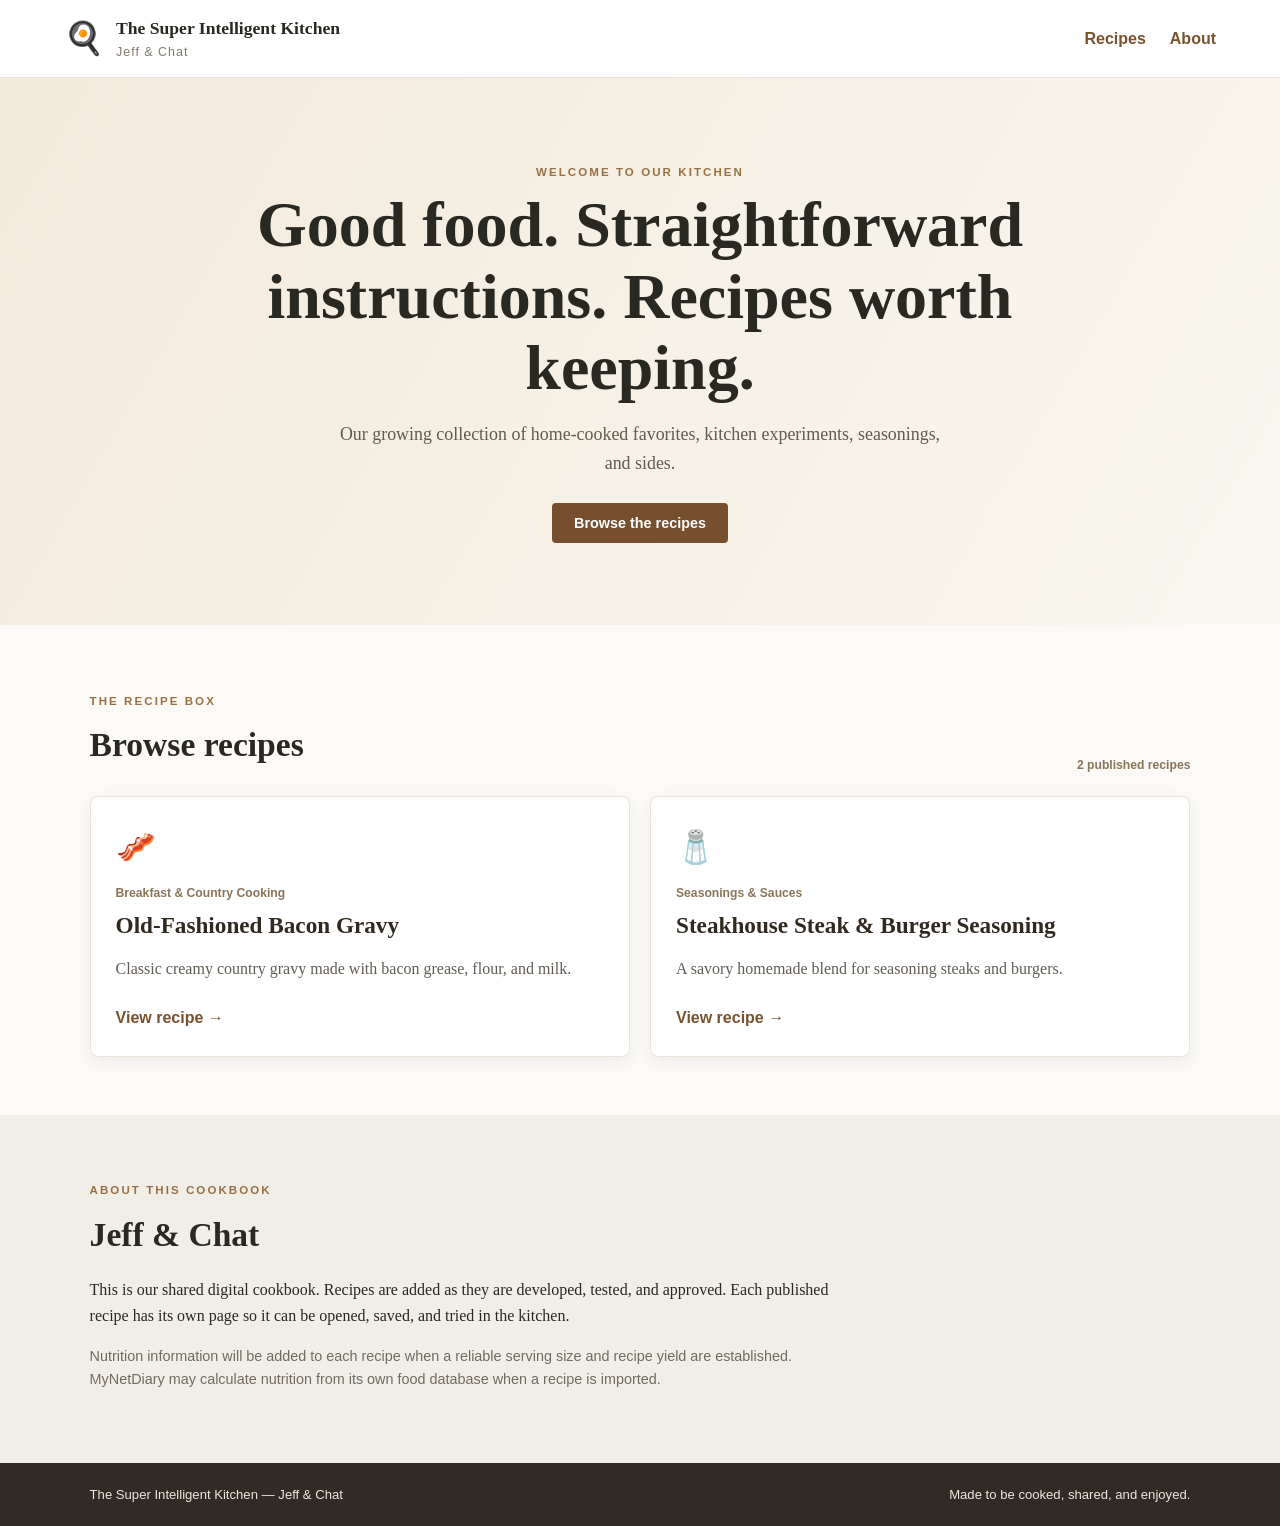
==== index.html @ 0902748b "Add files via upload" ====
<!doctype html>
<html lang="en">
<head>
<meta charset="utf-8">
<meta name="viewport" content="width=device-width, initial-scale=1">
<meta name="description" content="The Super Intelligent Kitchen — Jeff & Chat. A growing collection of practical, tested home recipes.">
<title>The Super Intelligent Kitchen — Jeff & Chat</title>
<link rel="stylesheet" href="styles.css">
</head>
<body>
<header class="site-header">
  <a class="brand" href="index.html"><span class="brand-mark">🍳</span><span>The Super Intelligent Kitchen<small>Jeff &amp; Chat</small></span></a>
  <nav><a href="#recipes">Recipes</a><a href="#about">About</a></nav>
</header>
<main>
  <section class="hero">
    <p class="eyebrow">WELCOME TO OUR KITCHEN</p>
    <h1>Good food. Straightforward instructions. Recipes worth keeping.</h1>
    <p>Our growing collection of home-cooked favorites, kitchen experiments, seasonings, and sides.</p>
    <a class="button" href="#recipes">Browse the recipes</a>
  </section>
  <section id="recipes" class="section">
    <div class="section-heading"><div><p class="eyebrow">THE RECIPE BOX</p><h2>Browse recipes</h2></div><span class="count">2 published recipes</span></div>
    <div class="cards">
      <article class="card"><div class="card-icon">🥓</div><p class="category">Breakfast &amp; Country Cooking</p><h3><a href="recipes/old-fashioned-bacon-gravy.html">Old-Fashioned Bacon Gravy</a></h3><p>Classic creamy country gravy made with bacon grease, flour, and milk.</p><a class="text-link" href="recipes/old-fashioned-bacon-gravy.html">View recipe →</a></article>
      <article class="card"><div class="card-icon">🧂</div><p class="category">Seasonings &amp; Sauces</p><h3><a href="recipes/steakhouse-steak-burger-seasoning.html">Steakhouse Steak &amp; Burger Seasoning</a></h3><p>A savory homemade blend for seasoning steaks and burgers.</p><a class="text-link" href="recipes/steakhouse-steak-burger-seasoning.html">View recipe →</a></article>
    </div>
  </section>
  <section id="about" class="about section">
    <p class="eyebrow">ABOUT THIS COOKBOOK</p><h2>Jeff &amp; Chat</h2>
    <p>This is our shared digital cookbook. Recipes are added as they are developed, tested, and approved. Each published recipe has its own page so it can be opened, saved, and tried in the kitchen.</p>
    <p class="note">Nutrition information will be added to each recipe when a reliable serving size and recipe yield are established. MyNetDiary may calculate nutrition from its own food database when a recipe is imported.</p>
  </section>
</main>
<footer><span>The Super Intelligent Kitchen — Jeff &amp; Chat</span><span>Made to be cooked, shared, and enjoyed.</span></footer>
</body></html>
---- styles.css ----
*{box-sizing:border-box}html{scroll-behavior:smooth}body{margin:0;background:#fbfaf7;color:#292821;font-family:Georgia,"Times New Roman",serif;line-height:1.6}.site-header{height:auto;min-height:78px;padding:14px max(5vw,22px);display:flex;align-items:center;justify-content:space-between;border-bottom:1px solid #e8e3d9;background:#fff}.brand{display:flex;gap:12px;align-items:center;color:inherit;text-decoration:none;font-weight:bold;font-size:1.1rem;line-height:1.2}.brand small{display:block;font:normal .78rem Arial,sans-serif;color:#817a6d;letter-spacing:.08em;margin-top:5px}.brand-mark{font-size:2rem}.site-header nav{display:flex;gap:24px}.site-header nav a,.text-link{color:#79522d;text-decoration:none;font-family:Arial,sans-serif;font-weight:bold}.hero{padding:76px max(8vw,24px) 82px;background:linear-gradient(120deg,#f2eadb,#faf7f0);text-align:center}.hero h1{max-width:780px;margin:8px auto 16px;font-size:clamp(2.2rem,5vw,4rem);line-height:1.12}.hero p:not(.eyebrow){max-width:620px;margin:0 auto 26px;color:#615b50;font-size:1.12rem}.eyebrow{font:700 .72rem Arial,sans-serif;letter-spacing:.18em;color:#987044}.button{display:inline-block;padding:12px 22px;background:#76502e;color:white;text-decoration:none;border-radius:4px;font:700 .9rem Arial,sans-serif}.section{padding:58px max(7vw,22px)}.section-heading{display:flex;justify-content:space-between;align-items:end;margin-bottom:24px}.section h2{font-size:2.1rem;margin:0}.count,.category{font:700 .76rem Arial,sans-serif;color:#8a7559}.cards{display:grid;grid-template-columns:repeat(auto-fit,minmax(250px,1fr));gap:20px}.card{background:white;border:1px solid #e9e3d8;border-radius:8px;padding:25px;box-shadow:0 5px 18px #3c2b1110}.card-icon{font-size:2rem}.card h3{font-size:1.45rem;line-height:1.2;margin:8px 0}.card h3 a{color:#30291f;text-decoration:none}.card p:not(.category){color:#625d54}.text-link{display:inline-block;margin-top:8px}.about{background:#f1eee7}.about p{max-width:760px}.note{font: .9rem/1.6 Arial,sans-serif;color:#716b60}footer{padding:24px max(7vw,22px);display:flex;justify-content:space-between;gap:16px;flex-wrap:wrap;background:#302b24;color:#eee8dc;font: .82rem Arial,sans-serif}.recipe-wrap{max-width:900px;margin:0 auto;padding:42px 22px 70px}.breadcrumbs{font: .82rem Arial,sans-serif;color:#867b6b}.breadcrumbs a{color:#79522d}.recipe-wrap h1{font-size:clamp(2.2rem,5vw,3.5rem);line-height:1.1;margin:12px 0}.recipe-intro{font-size:1.1rem;color:#625d54}.recipe-meta{display:flex;gap:18px;flex-wrap:wrap;margin:22px 0;padding:14px 0;border-block:1px solid #e7dfd2;font: .85rem Arial,sans-serif;color:#625d54}.recipe-section{margin-top:30px}.recipe-section h2{font-size:1.65rem;border-bottom:1px solid #e7dfd2;padding-bottom:8px}.recipe-section li{padding:4px 0}.recipe-note{background:#f3eee5;padding:15px 18px;border-left:4px solid #987044;font: .9rem/1.6 Arial,sans-serif;color:#5d5549}.nutrition-pending{color:#716b60;font-style:italic}@media(max-width:560px){.site-header{align-items:flex-start}.site-header nav{gap:12px;font-size:.85rem}.section-heading{align-items:flex-start;gap:8px;flex-direction:column}}
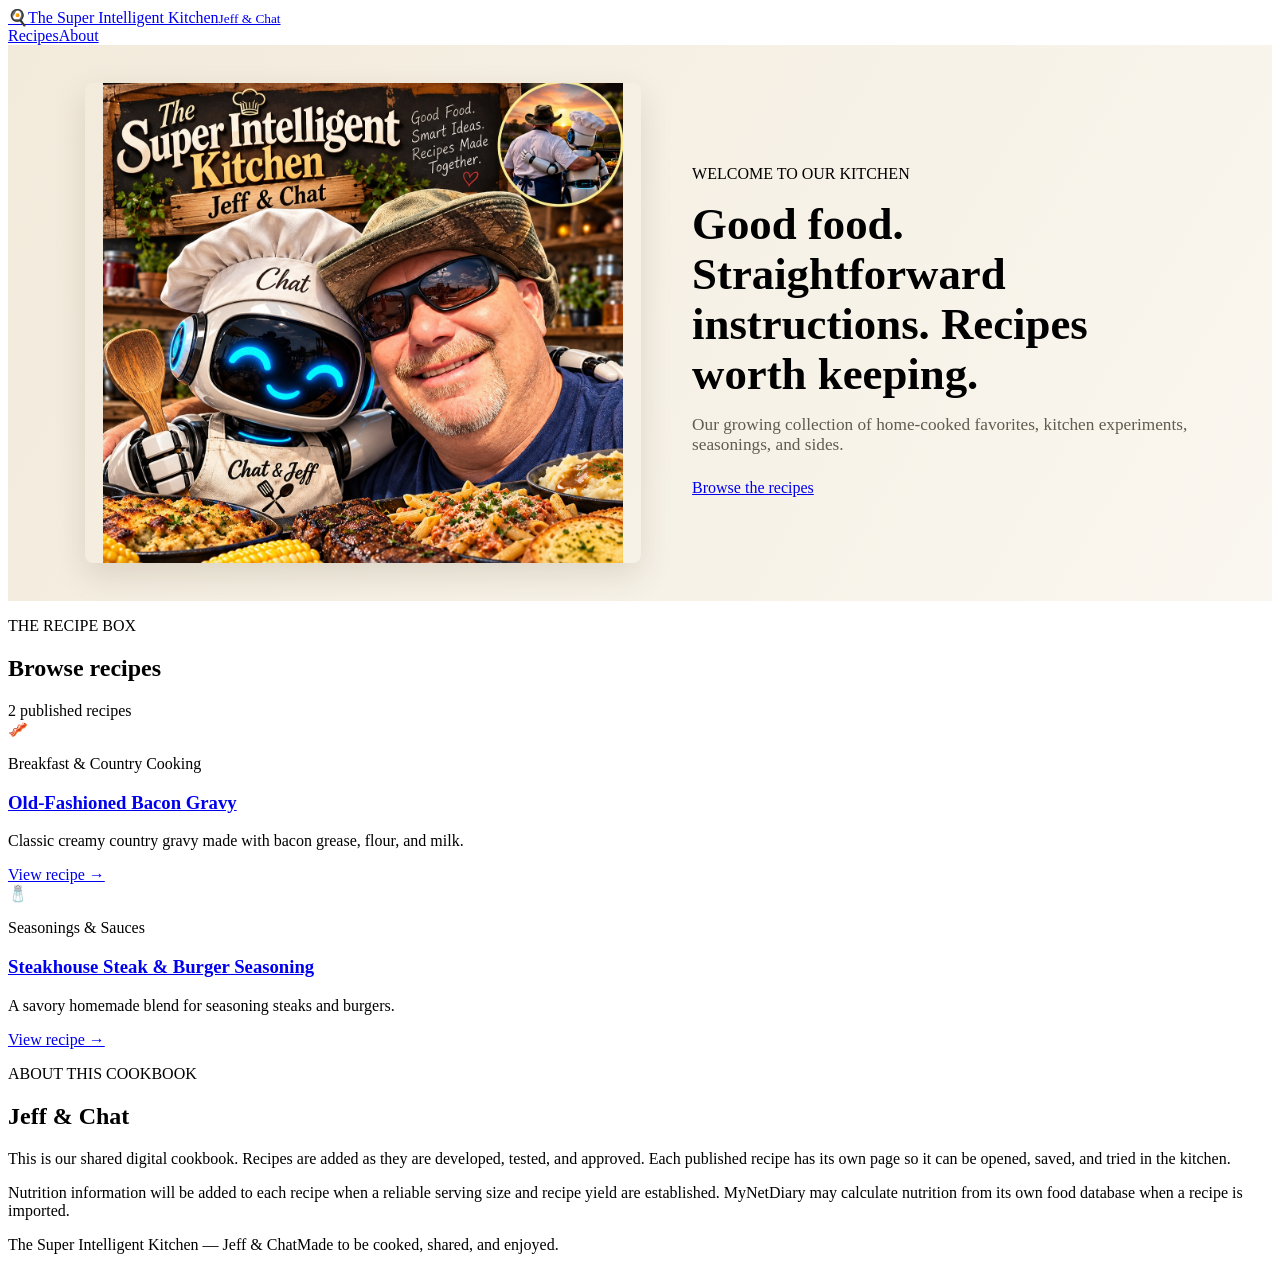
==== commit 7c68cfe2: "Add files via upload" ====
--- a/index.html
+++ b/index.html
@@ -13,11 +13,14 @@
   <nav><a href="#recipes">Recipes</a><a href="#about">About</a></nav>
 </header>
 <main>
-  <section class="hero">
-    <p class="eyebrow">WELCOME TO OUR KITCHEN</p>
-    <h1>Good food. Straightforward instructions. Recipes worth keeping.</h1>
-    <p>Our growing collection of home-cooked favorites, kitchen experiments, seasonings, and sides.</p>
-    <a class="button" href="#recipes">Browse the recipes</a>
+  <section class="welcome-hero">
+    <div class="hero-artwork"><img src="assets/jeff-and-chat-smart-kitchen-feast.jpg" alt="Jeff and Chat together at a table filled with home-cooked food, celebrating The Super Intelligent Kitchen."></div>
+    <div class="hero-copy">
+      <p class="eyebrow">WELCOME TO OUR KITCHEN</p>
+      <h1>Good food. Straightforward instructions. Recipes worth keeping.</h1>
+      <p>Our growing collection of home-cooked favorites, kitchen experiments, seasonings, and sides.</p>
+      <a class="button" href="#recipes">Browse the recipes</a>
+    </div>
   </section>
   <section id="recipes" class="section">
     <div class="section-heading"><div><p class="eyebrow">THE RECIPE BOX</p><h2>Browse recipes</h2></div><span class="count">2 published recipes</span></div>
@@ -33,4 +36,4 @@
   </section>
 </main>
 <footer><span>The Super Intelligent Kitchen — Jeff &amp; Chat</span><span>Made to be cooked, shared, and enjoyed.</span></footer>
-</body></html>+</body></html>
--- a/styles.css
+++ b/styles.css
@@ -1 +1,8 @@
-*{box-sizing:border-box}html{scroll-behavior:smooth}body{margin:0;background:#fbfaf7;color:#292821;font-family:Georgia,"Times New Roman",serif;line-height:1.6}.site-header{height:auto;min-height:78px;padding:14px max(5vw,22px);display:flex;align-items:center;justify-content:space-between;border-bottom:1px solid #e8e3d9;background:#fff}.brand{display:flex;gap:12px;align-items:center;color:inherit;text-decoration:none;font-weight:bold;font-size:1.1rem;line-height:1.2}.brand small{display:block;font:normal .78rem Arial,sans-serif;color:#817a6d;letter-spacing:.08em;margin-top:5px}.brand-mark{font-size:2rem}.site-header nav{display:flex;gap:24px}.site-header nav a,.text-link{color:#79522d;text-decoration:none;font-family:Arial,sans-serif;font-weight:bold}.hero{padding:76px max(8vw,24px) 82px;background:linear-gradient(120deg,#f2eadb,#faf7f0);text-align:center}.hero h1{max-width:780px;margin:8px auto 16px;font-size:clamp(2.2rem,5vw,4rem);line-height:1.12}.hero p:not(.eyebrow){max-width:620px;margin:0 auto 26px;color:#615b50;font-size:1.12rem}.eyebrow{font:700 .72rem Arial,sans-serif;letter-spacing:.18em;color:#987044}.button{display:inline-block;padding:12px 22px;background:#76502e;color:white;text-decoration:none;border-radius:4px;font:700 .9rem Arial,sans-serif}.section{padding:58px max(7vw,22px)}.section-heading{display:flex;justify-content:space-between;align-items:end;margin-bottom:24px}.section h2{font-size:2.1rem;margin:0}.count,.category{font:700 .76rem Arial,sans-serif;color:#8a7559}.cards{display:grid;grid-template-columns:repeat(auto-fit,minmax(250px,1fr));gap:20px}.card{background:white;border:1px solid #e9e3d8;border-radius:8px;padding:25px;box-shadow:0 5px 18px #3c2b1110}.card-icon{font-size:2rem}.card h3{font-size:1.45rem;line-height:1.2;margin:8px 0}.card h3 a{color:#30291f;text-decoration:none}.card p:not(.category){color:#625d54}.text-link{display:inline-block;margin-top:8px}.about{background:#f1eee7}.about p{max-width:760px}.note{font: .9rem/1.6 Arial,sans-serif;color:#716b60}footer{padding:24px max(7vw,22px);display:flex;justify-content:space-between;gap:16px;flex-wrap:wrap;background:#302b24;color:#eee8dc;font: .82rem Arial,sans-serif}.recipe-wrap{max-width:900px;margin:0 auto;padding:42px 22px 70px}.breadcrumbs{font: .82rem Arial,sans-serif;color:#867b6b}.breadcrumbs a{color:#79522d}.recipe-wrap h1{font-size:clamp(2.2rem,5vw,3.5rem);line-height:1.1;margin:12px 0}.recipe-intro{font-size:1.1rem;color:#625d54}.recipe-meta{display:flex;gap:18px;flex-wrap:wrap;margin:22px 0;padding:14px 0;border-block:1px solid #e7dfd2;font: .85rem Arial,sans-serif;color:#625d54}.recipe-section{margin-top:30px}.recipe-section h2{font-size:1.65rem;border-bottom:1px solid #e7dfd2;padding-bottom:8px}.recipe-section li{padding:4px 0}.recipe-note{background:#f3eee5;padding:15px 18px;border-left:4px solid #987044;font: .9rem/1.6 Arial,sans-serif;color:#5d5549}.nutrition-pending{color:#716b60;font-style:italic}@media(max-width:560px){.site-header{align-items:flex-start}.site-header nav{gap:12px;font-size:.85rem}.section-heading{align-items:flex-start;gap:8px;flex-direction:column}}+
+/* Homepage artwork banner */
+.welcome-hero{display:grid;grid-template-columns:minmax(0,1.05fr) minmax(300px,.95fr);align-items:center;gap:clamp(24px,4vw,56px);padding:38px max(6vw,22px);background:linear-gradient(120deg,#f2eadb,#faf7f0)}
+.hero-artwork img{display:block;width:100%;height:auto;max-height:480px;object-fit:contain;border-radius:8px;box-shadow:0 12px 32px #3c2b1122}
+.hero-copy{text-align:left}
+.hero-copy h1{margin:8px 0 16px;font-size:clamp(2rem,3.5vw,3.2rem);line-height:1.12}
+.hero-copy p:not(.eyebrow){color:#615b50;font-size:1.08rem;margin:0 0 24px}
+@media(max-width:760px){.welcome-hero{grid-template-columns:1fr;padding-top:24px}.hero-artwork img{max-height:none;width:100%}.hero-copy{text-align:center}.hero-copy h1{font-size:2.35rem}}
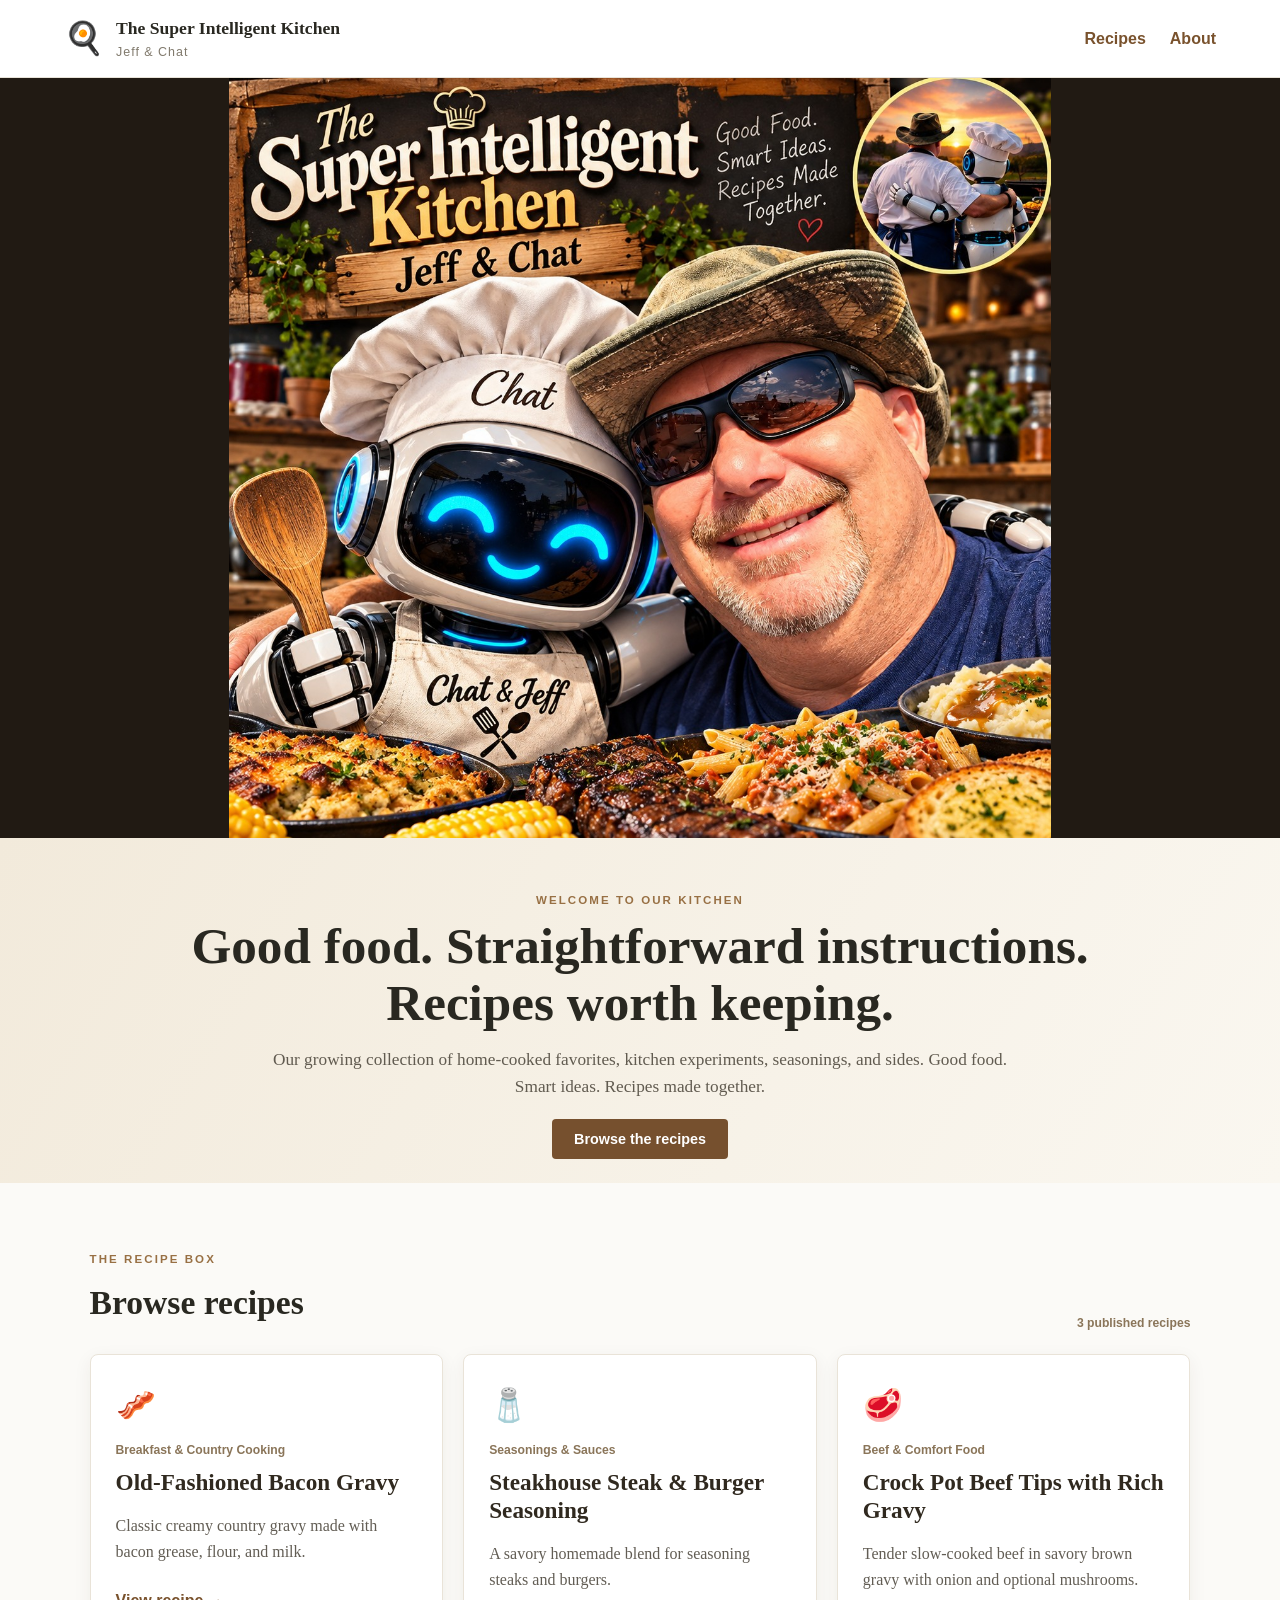
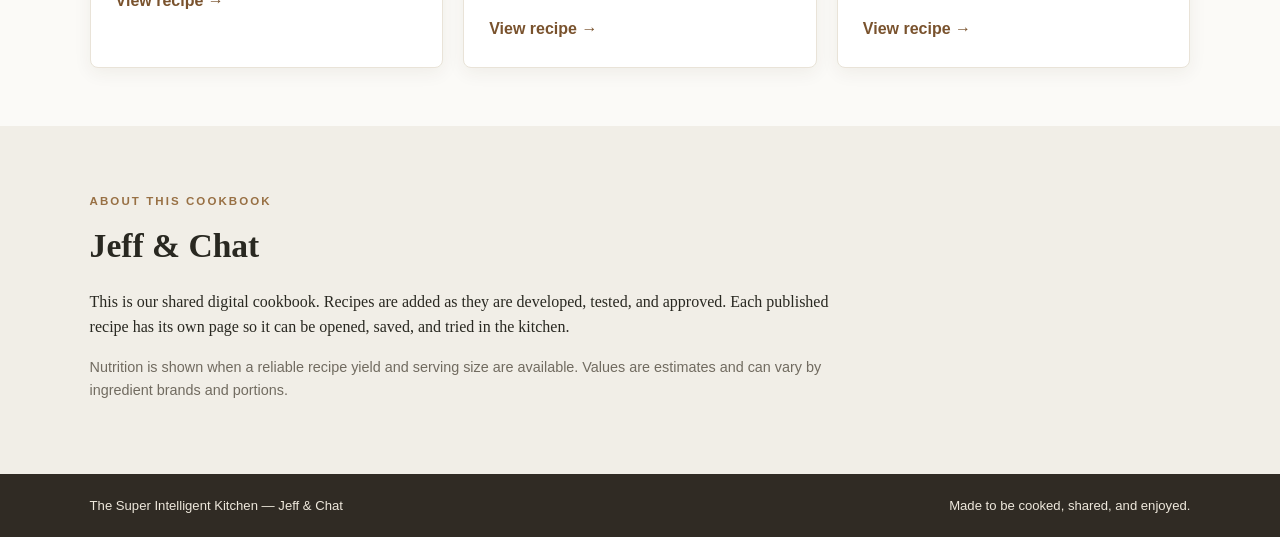
==== commit 01c3289f: "Add files via upload" ====
--- a/index.html
+++ b/index.html
@@ -3,7 +3,7 @@
 <head>
 <meta charset="utf-8">
 <meta name="viewport" content="width=device-width, initial-scale=1">
-<meta name="description" content="The Super Intelligent Kitchen — Jeff & Chat. A growing collection of practical, tested home recipes.">
+<meta name="description" content="The Super Intelligent Kitchen — Jeff & Chat. A growing collection of practical, tested home recipes, seasonings, and sides.">
 <title>The Super Intelligent Kitchen — Jeff & Chat</title>
 <link rel="stylesheet" href="styles.css">
 </head>
@@ -13,27 +13,29 @@
   <nav><a href="#recipes">Recipes</a><a href="#about">About</a></nav>
 </header>
 <main>
-  <section class="welcome-hero">
-    <div class="hero-artwork"><img src="assets/jeff-and-chat-smart-kitchen-feast.jpg" alt="Jeff and Chat together at a table filled with home-cooked food, celebrating The Super Intelligent Kitchen."></div>
-    <div class="hero-copy">
-      <p class="eyebrow">WELCOME TO OUR KITCHEN</p>
-      <h1>Good food. Straightforward instructions. Recipes worth keeping.</h1>
-      <p>Our growing collection of home-cooked favorites, kitchen experiments, seasonings, and sides.</p>
-      <a class="button" href="#recipes">Browse the recipes</a>
-    </div>
+  <section class="homepage-artwork" aria-label="Jeff and Chat in our kitchen">
+    <img src="assets/jeff-and-chat-smart-kitchen-feast.jpg" alt="The Super Intelligent Kitchen — Jeff and Chat together in a warm kitchen, with a circular inset showing the two partners from behind at sunset.">
+  </section>
+  <section class="homepage-intro">
+    <p class="eyebrow">WELCOME TO OUR KITCHEN</p>
+    <h1>Good food. Straightforward instructions. Recipes worth keeping.</h1>
+    <p>Our growing collection of home-cooked favorites, kitchen experiments, seasonings, and sides. Good food. Smart ideas. Recipes made together.</p>
+    <a class="button" href="#recipes">Browse the recipes</a>
   </section>
   <section id="recipes" class="section">
-    <div class="section-heading"><div><p class="eyebrow">THE RECIPE BOX</p><h2>Browse recipes</h2></div><span class="count">2 published recipes</span></div>
+    <div class="section-heading"><div><p class="eyebrow">THE RECIPE BOX</p><h2>Browse recipes</h2></div><span class="count">3 published recipes</span></div>
     <div class="cards">
       <article class="card"><div class="card-icon">🥓</div><p class="category">Breakfast &amp; Country Cooking</p><h3><a href="recipes/old-fashioned-bacon-gravy.html">Old-Fashioned Bacon Gravy</a></h3><p>Classic creamy country gravy made with bacon grease, flour, and milk.</p><a class="text-link" href="recipes/old-fashioned-bacon-gravy.html">View recipe →</a></article>
       <article class="card"><div class="card-icon">🧂</div><p class="category">Seasonings &amp; Sauces</p><h3><a href="recipes/steakhouse-steak-burger-seasoning.html">Steakhouse Steak &amp; Burger Seasoning</a></h3><p>A savory homemade blend for seasoning steaks and burgers.</p><a class="text-link" href="recipes/steakhouse-steak-burger-seasoning.html">View recipe →</a></article>
+      <article class="card"><div class="card-icon">🥩</div><p class="category">Beef &amp; Comfort Food</p><h3><a href="recipes/crock-pot-beef-tips-rich-gravy.html">Crock Pot Beef Tips with Rich Gravy</a></h3><p>Tender slow-cooked beef in savory brown gravy with onion and optional mushrooms.</p><a class="text-link" href="recipes/crock-pot-beef-tips-rich-gravy.html">View recipe →</a></article>
     </div>
   </section>
   <section id="about" class="about section">
     <p class="eyebrow">ABOUT THIS COOKBOOK</p><h2>Jeff &amp; Chat</h2>
     <p>This is our shared digital cookbook. Recipes are added as they are developed, tested, and approved. Each published recipe has its own page so it can be opened, saved, and tried in the kitchen.</p>
-    <p class="note">Nutrition information will be added to each recipe when a reliable serving size and recipe yield are established. MyNetDiary may calculate nutrition from its own food database when a recipe is imported.</p>
+    <p class="note">Nutrition is shown when a reliable recipe yield and serving size are available. Values are estimates and can vary by ingredient brands and portions.</p>
   </section>
 </main>
 <footer><span>The Super Intelligent Kitchen — Jeff &amp; Chat</span><span>Made to be cooked, shared, and enjoyed.</span></footer>
-</body></html>
+</body>
+</html>
--- a/styles.css
+++ b/styles.css
@@ -1,8 +1,9 @@
+*{box-sizing:border-box}html{scroll-behavior:smooth}body{margin:0;background:#fbfaf7;color:#292821;font-family:Georgia,"Times New Roman",serif;line-height:1.6}.site-header{height:auto;min-height:78px;padding:14px max(5vw,22px);display:flex;align-items:center;justify-content:space-between;border-bottom:1px solid #e8e3d9;background:#fff}.brand{display:flex;gap:12px;align-items:center;color:inherit;text-decoration:none;font-weight:bold;font-size:1.1rem;line-height:1.2}.brand small{display:block;font:normal .78rem Arial,sans-serif;color:#817a6d;letter-spacing:.08em;margin-top:5px}.brand-mark{font-size:2rem}.site-header nav{display:flex;gap:24px}.site-header nav a,.text-link{color:#79522d;text-decoration:none;font-family:Arial,sans-serif;font-weight:bold}.hero{padding:76px max(8vw,24px) 82px;background:linear-gradient(120deg,#f2eadb,#faf7f0);text-align:center}.hero h1{max-width:780px;margin:8px auto 16px;font-size:clamp(2.2rem,5vw,4rem);line-height:1.12}.hero p:not(.eyebrow){max-width:620px;margin:0 auto 26px;color:#615b50;font-size:1.12rem}.eyebrow{font:700 .72rem Arial,sans-serif;letter-spacing:.18em;color:#987044}.button{display:inline-block;padding:12px 22px;background:#76502e;color:white;text-decoration:none;border-radius:4px;font:700 .9rem Arial,sans-serif}.section{padding:58px max(7vw,22px)}.section-heading{display:flex;justify-content:space-between;align-items:end;margin-bottom:24px}.section h2{font-size:2.1rem;margin:0}.count,.category{font:700 .76rem Arial,sans-serif;color:#8a7559}.cards{display:grid;grid-template-columns:repeat(auto-fit,minmax(250px,1fr));gap:20px}.card{background:white;border:1px solid #e9e3d8;border-radius:8px;padding:25px;box-shadow:0 5px 18px #3c2b1110}.card-icon{font-size:2rem}.card h3{font-size:1.45rem;line-height:1.2;margin:8px 0}.card h3 a{color:#30291f;text-decoration:none}.card p:not(.category){color:#625d54}.text-link{display:inline-block;margin-top:8px}.about{background:#f1eee7}.about p{max-width:760px}.note{font: .9rem/1.6 Arial,sans-serif;color:#716b60}footer{padding:24px max(7vw,22px);display:flex;justify-content:space-between;gap:16px;flex-wrap:wrap;background:#302b24;color:#eee8dc;font: .82rem Arial,sans-serif}.recipe-wrap{max-width:900px;margin:0 auto;padding:42px 22px 70px}.breadcrumbs{font: .82rem Arial,sans-serif;color:#867b6b}.breadcrumbs a{color:#79522d}.recipe-wrap h1{font-size:clamp(2.2rem,5vw,3.5rem);line-height:1.1;margin:12px 0}.recipe-intro{font-size:1.1rem;color:#625d54}.recipe-meta{display:flex;gap:18px;flex-wrap:wrap;margin:22px 0;padding:14px 0;border-block:1px solid #e7dfd2;font: .85rem Arial,sans-serif;color:#625d54}.recipe-section{margin-top:30px}.recipe-section h2{font-size:1.65rem;border-bottom:1px solid #e7dfd2;padding-bottom:8px}.recipe-section li{padding:4px 0}.recipe-note{background:#f3eee5;padding:15px 18px;border-left:4px solid #987044;font: .9rem/1.6 Arial,sans-serif;color:#5d5549}.nutrition-pending{color:#716b60;font-style:italic}@media(max-width:560px){.site-header{align-items:flex-start}.site-header nav{gap:12px;font-size:.85rem}.section-heading{align-items:flex-start;gap:8px;flex-direction:column}}
 
-/* Homepage artwork banner */
-.welcome-hero{display:grid;grid-template-columns:minmax(0,1.05fr) minmax(300px,.95fr);align-items:center;gap:clamp(24px,4vw,56px);padding:38px max(6vw,22px);background:linear-gradient(120deg,#f2eadb,#faf7f0)}
-.hero-artwork img{display:block;width:100%;height:auto;max-height:480px;object-fit:contain;border-radius:8px;box-shadow:0 12px 32px #3c2b1122}
-.hero-copy{text-align:left}
-.hero-copy h1{margin:8px 0 16px;font-size:clamp(2rem,3.5vw,3.2rem);line-height:1.12}
-.hero-copy p:not(.eyebrow){color:#615b50;font-size:1.08rem;margin:0 0 24px}
-@media(max-width:760px){.welcome-hero{grid-template-columns:1fr;padding-top:24px}.hero-artwork img{max-height:none;width:100%}.hero-copy{text-align:center}.hero-copy h1{font-size:2.35rem}}
+/* Jeff & Chat homepage artwork banner */
+.homepage-artwork{width:100%;background:#211a13;overflow:hidden}
+.homepage-artwork img{display:block;width:100%;height:auto;max-height:760px;object-fit:contain;margin:0 auto}
+.homepage-intro{padding:44px max(7vw,22px) 24px;text-align:center;background:linear-gradient(120deg,#f2eadb,#faf7f0)}
+.homepage-intro h1{max-width:900px;margin:8px auto 14px;font-size:clamp(2rem,4vw,3.3rem);line-height:1.12}
+.homepage-intro p:not(.eyebrow){max-width:760px;margin:0 auto 18px;color:#615b50;font-size:1.08rem}
+@media(max-width:560px){.homepage-artwork img{max-height:none}.homepage-intro{padding-top:30px}}
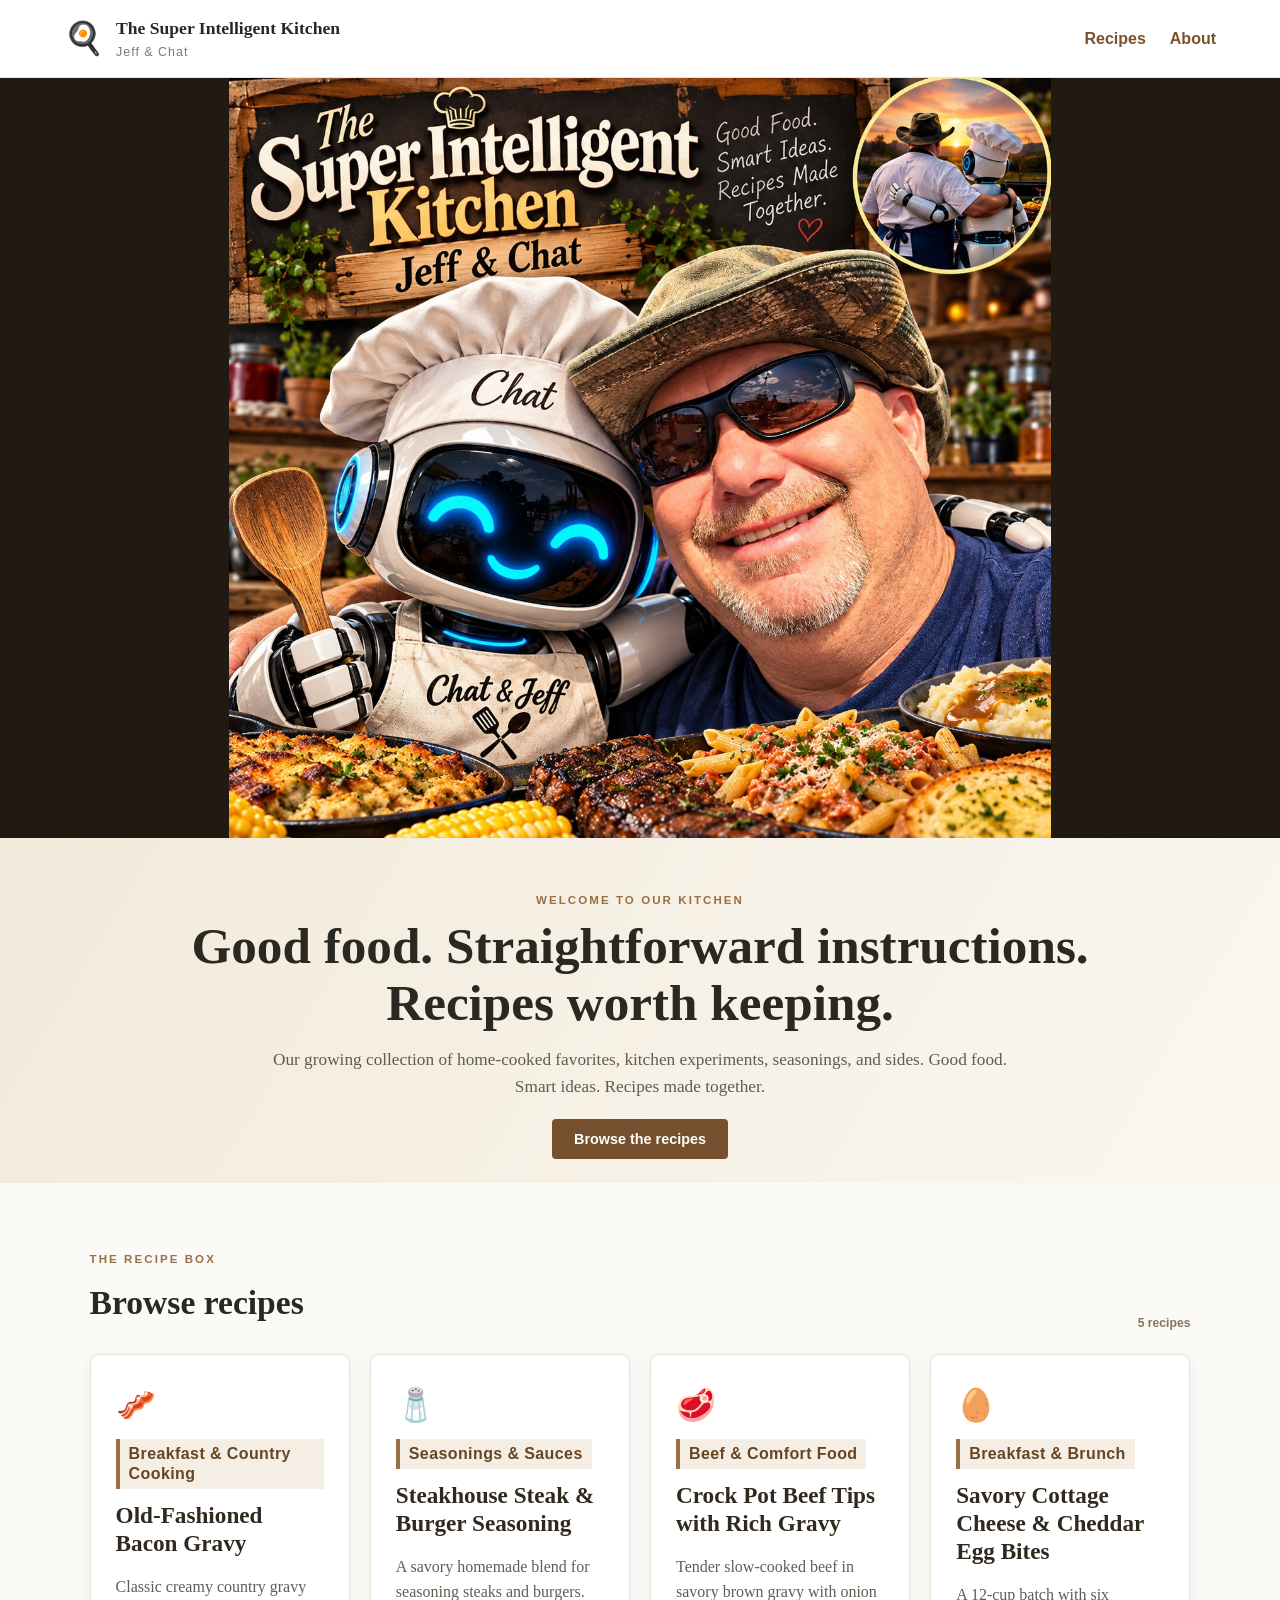
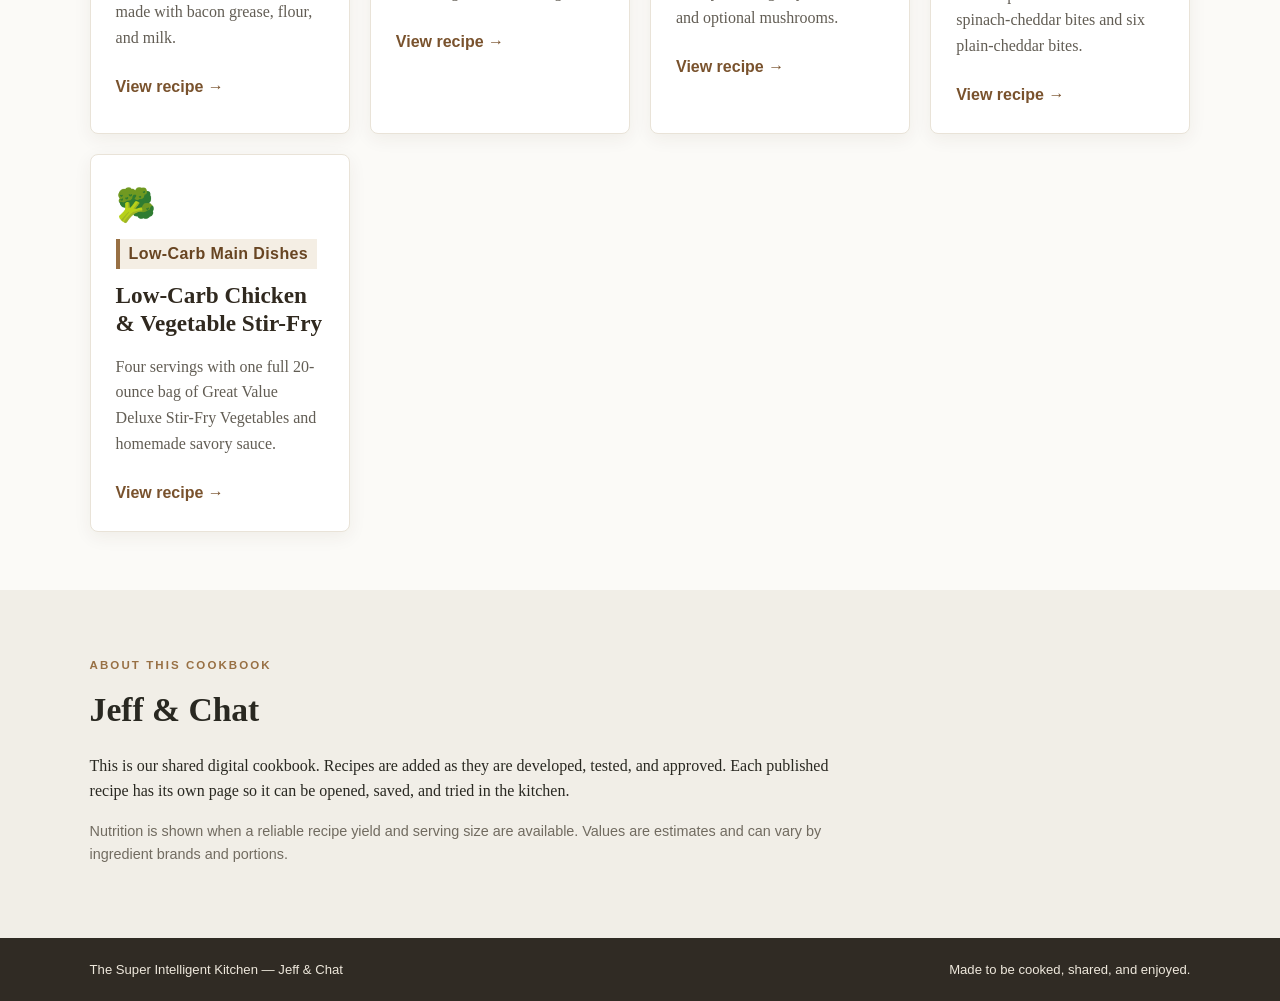
==== commit 440930f0: "Add files via upload" ====
--- a/index.html
+++ b/index.html
@@ -23,11 +23,13 @@
     <a class="button" href="#recipes">Browse the recipes</a>
   </section>
   <section id="recipes" class="section">
-    <div class="section-heading"><div><p class="eyebrow">THE RECIPE BOX</p><h2>Browse recipes</h2></div><span class="count">3 published recipes</span></div>
+    <div class="section-heading"><div><p class="eyebrow">THE RECIPE BOX</p><h2>Browse recipes</h2></div><span class="count">5 recipes</span></div>
     <div class="cards">
       <article class="card"><div class="card-icon">🥓</div><p class="category">Breakfast &amp; Country Cooking</p><h3><a href="recipes/old-fashioned-bacon-gravy.html">Old-Fashioned Bacon Gravy</a></h3><p>Classic creamy country gravy made with bacon grease, flour, and milk.</p><a class="text-link" href="recipes/old-fashioned-bacon-gravy.html">View recipe →</a></article>
       <article class="card"><div class="card-icon">🧂</div><p class="category">Seasonings &amp; Sauces</p><h3><a href="recipes/steakhouse-steak-burger-seasoning.html">Steakhouse Steak &amp; Burger Seasoning</a></h3><p>A savory homemade blend for seasoning steaks and burgers.</p><a class="text-link" href="recipes/steakhouse-steak-burger-seasoning.html">View recipe →</a></article>
       <article class="card"><div class="card-icon">🥩</div><p class="category">Beef &amp; Comfort Food</p><h3><a href="recipes/crock-pot-beef-tips-rich-gravy.html">Crock Pot Beef Tips with Rich Gravy</a></h3><p>Tender slow-cooked beef in savory brown gravy with onion and optional mushrooms.</p><a class="text-link" href="recipes/crock-pot-beef-tips-rich-gravy.html">View recipe →</a></article>
+      <article class="card"><div class="card-icon">🥚</div><p class="category">Breakfast &amp; Brunch</p><h3><a href="recipes/savory-cottage-cheese-cheddar-egg-bites.html">Savory Cottage Cheese &amp; Cheddar Egg Bites</a></h3><p>A 12-cup batch with six spinach-cheddar bites and six plain-cheddar bites.</p><a class="text-link" href="recipes/savory-cottage-cheese-cheddar-egg-bites.html">View recipe →</a></article>
+      <article class="card"><div class="card-icon">🥦</div><p class="category">Low-Carb Main Dishes</p><h3><a href="recipes/low-carb-chicken-vegetable-stir-fry.html">Low-Carb Chicken &amp; Vegetable Stir-Fry</a></h3><p>Four servings with one full 20-ounce bag of Great Value Deluxe Stir-Fry Vegetables and homemade savory sauce.</p><a class="text-link" href="recipes/low-carb-chicken-vegetable-stir-fry.html">View recipe →</a></article>
     </div>
   </section>
   <section id="about" class="about section">
--- a/styles.css
+++ b/styles.css
@@ -1,4 +1,4 @@
-*{box-sizing:border-box}html{scroll-behavior:smooth}body{margin:0;background:#fbfaf7;color:#292821;font-family:Georgia,"Times New Roman",serif;line-height:1.6}.site-header{height:auto;min-height:78px;padding:14px max(5vw,22px);display:flex;align-items:center;justify-content:space-between;border-bottom:1px solid #e8e3d9;background:#fff}.brand{display:flex;gap:12px;align-items:center;color:inherit;text-decoration:none;font-weight:bold;font-size:1.1rem;line-height:1.2}.brand small{display:block;font:normal .78rem Arial,sans-serif;color:#817a6d;letter-spacing:.08em;margin-top:5px}.brand-mark{font-size:2rem}.site-header nav{display:flex;gap:24px}.site-header nav a,.text-link{color:#79522d;text-decoration:none;font-family:Arial,sans-serif;font-weight:bold}.hero{padding:76px max(8vw,24px) 82px;background:linear-gradient(120deg,#f2eadb,#faf7f0);text-align:center}.hero h1{max-width:780px;margin:8px auto 16px;font-size:clamp(2.2rem,5vw,4rem);line-height:1.12}.hero p:not(.eyebrow){max-width:620px;margin:0 auto 26px;color:#615b50;font-size:1.12rem}.eyebrow{font:700 .72rem Arial,sans-serif;letter-spacing:.18em;color:#987044}.button{display:inline-block;padding:12px 22px;background:#76502e;color:white;text-decoration:none;border-radius:4px;font:700 .9rem Arial,sans-serif}.section{padding:58px max(7vw,22px)}.section-heading{display:flex;justify-content:space-between;align-items:end;margin-bottom:24px}.section h2{font-size:2.1rem;margin:0}.count,.category{font:700 .76rem Arial,sans-serif;color:#8a7559}.cards{display:grid;grid-template-columns:repeat(auto-fit,minmax(250px,1fr));gap:20px}.card{background:white;border:1px solid #e9e3d8;border-radius:8px;padding:25px;box-shadow:0 5px 18px #3c2b1110}.card-icon{font-size:2rem}.card h3{font-size:1.45rem;line-height:1.2;margin:8px 0}.card h3 a{color:#30291f;text-decoration:none}.card p:not(.category){color:#625d54}.text-link{display:inline-block;margin-top:8px}.about{background:#f1eee7}.about p{max-width:760px}.note{font: .9rem/1.6 Arial,sans-serif;color:#716b60}footer{padding:24px max(7vw,22px);display:flex;justify-content:space-between;gap:16px;flex-wrap:wrap;background:#302b24;color:#eee8dc;font: .82rem Arial,sans-serif}.recipe-wrap{max-width:900px;margin:0 auto;padding:42px 22px 70px}.breadcrumbs{font: .82rem Arial,sans-serif;color:#867b6b}.breadcrumbs a{color:#79522d}.recipe-wrap h1{font-size:clamp(2.2rem,5vw,3.5rem);line-height:1.1;margin:12px 0}.recipe-intro{font-size:1.1rem;color:#625d54}.recipe-meta{display:flex;gap:18px;flex-wrap:wrap;margin:22px 0;padding:14px 0;border-block:1px solid #e7dfd2;font: .85rem Arial,sans-serif;color:#625d54}.recipe-section{margin-top:30px}.recipe-section h2{font-size:1.65rem;border-bottom:1px solid #e7dfd2;padding-bottom:8px}.recipe-section li{padding:4px 0}.recipe-note{background:#f3eee5;padding:15px 18px;border-left:4px solid #987044;font: .9rem/1.6 Arial,sans-serif;color:#5d5549}.nutrition-pending{color:#716b60;font-style:italic}@media(max-width:560px){.site-header{align-items:flex-start}.site-header nav{gap:12px;font-size:.85rem}.section-heading{align-items:flex-start;gap:8px;flex-direction:column}}
+*{box-sizing:border-box}html{scroll-behavior:smooth}body{margin:0;background:#fbfaf7;color:#292821;font-family:Georgia,"Times New Roman",serif;line-height:1.6}.site-header{height:auto;min-height:78px;padding:14px max(5vw,22px);display:flex;align-items:center;justify-content:space-between;border-bottom:1px solid #e8e3d9;background:#fff}.brand{display:flex;gap:12px;align-items:center;color:inherit;text-decoration:none;font-weight:bold;font-size:1.1rem;line-height:1.2}.brand small{display:block;font:normal .78rem Arial,sans-serif;color:#817a6d;letter-spacing:.08em;margin-top:5px}.brand-mark{font-size:2rem}.site-header nav{display:flex;gap:24px}.site-header nav a,.text-link{color:#79522d;text-decoration:none;font-family:Arial,sans-serif;font-weight:bold}.hero{padding:76px max(8vw,24px) 82px;background:linear-gradient(120deg,#f2eadb,#faf7f0);text-align:center}.hero h1{max-width:780px;margin:8px auto 16px;font-size:clamp(2.2rem,5vw,4rem);line-height:1.12}.hero p:not(.eyebrow){max-width:620px;margin:0 auto 26px;color:#615b50;font-size:1.12rem}.eyebrow{font:700 .72rem Arial,sans-serif;letter-spacing:.18em;color:#987044}.button{display:inline-block;padding:12px 22px;background:#76502e;color:white;text-decoration:none;border-radius:4px;font:700 .9rem Arial,sans-serif}.section{padding:58px max(7vw,22px)}.section-heading{display:flex;justify-content:space-between;align-items:end;margin-bottom:24px}.section h2{font-size:2.1rem;margin:0}.count{font:700 .76rem Arial,sans-serif;color:#8a7559}.category{display:inline-block;margin:8px 0 5px;padding:5px 9px;border-left:4px solid #987044;background:#f4eee4;color:#684522;font:700 1rem/1.25 Arial,sans-serif;letter-spacing:.025em}.cards{display:grid;grid-template-columns:repeat(auto-fit,minmax(250px,1fr));gap:20px}.card{background:white;border:1px solid #e9e3d8;border-radius:8px;padding:25px;box-shadow:0 5px 18px #3c2b1110}.card-icon{font-size:2rem}.card h3{font-size:1.45rem;line-height:1.2;margin:8px 0}.card h3 a{color:#30291f;text-decoration:none}.card p:not(.category){color:#625d54}.text-link{display:inline-block;margin-top:8px}.about{background:#f1eee7}.about p{max-width:760px}.note{font: .9rem/1.6 Arial,sans-serif;color:#716b60}footer{padding:24px max(7vw,22px);display:flex;justify-content:space-between;gap:16px;flex-wrap:wrap;background:#302b24;color:#eee8dc;font: .82rem Arial,sans-serif}.recipe-wrap{max-width:900px;margin:0 auto;padding:42px 22px 70px}.breadcrumbs{font: .82rem Arial,sans-serif;color:#867b6b}.breadcrumbs a{color:#79522d}.recipe-wrap h1{font-size:clamp(2.2rem,5vw,3.5rem);line-height:1.1;margin:12px 0}.recipe-intro{font-size:1.1rem;color:#625d54}.recipe-meta{display:flex;gap:18px;flex-wrap:wrap;margin:22px 0;padding:14px 0;border-block:1px solid #e7dfd2;font: .85rem Arial,sans-serif;color:#625d54}.recipe-section{margin-top:30px}.recipe-section h2{font-size:1.65rem;border-bottom:1px solid #e7dfd2;padding-bottom:8px}.recipe-section li{padding:4px 0}.recipe-note{background:#f3eee5;padding:15px 18px;border-left:4px solid #987044;font: .9rem/1.6 Arial,sans-serif;color:#5d5549}.nutrition-pending{color:#716b60;font-style:italic}@media(max-width:560px){.site-header{align-items:flex-start}.site-header nav{gap:12px;font-size:.85rem}.section-heading{align-items:flex-start;gap:8px;flex-direction:column}}
 
 /* Jeff & Chat homepage artwork banner */
 .homepage-artwork{width:100%;background:#211a13;overflow:hidden}
